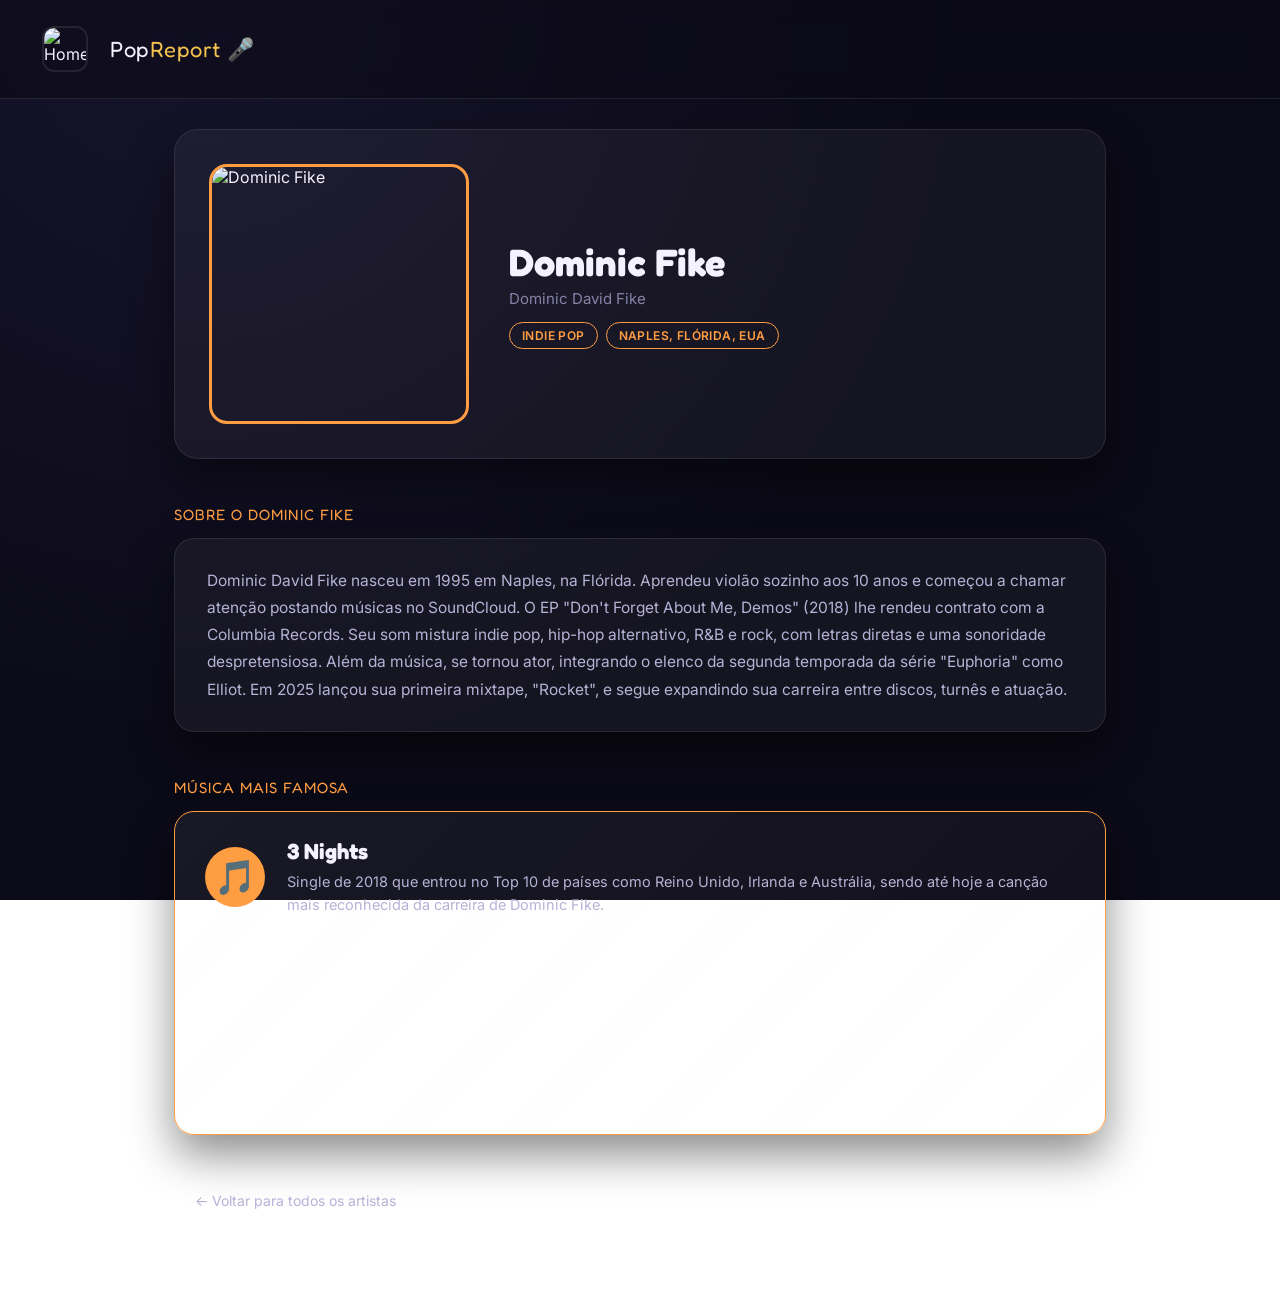
==== Dominic_Fike.html @ e33032c9 "Add files via upload" ====
<!DOCTYPE html>
<html lang="pt-br">
<head>
    <meta charset="UTF-8">
    <meta name="viewport" content="width=device-width, initial-scale=1.0">
    <title>Dominic Fike — PopReport🎤</title>
    <link rel="stylesheet" href="style.css">
    <link rel="preconnect" href="https://fonts.googleapis.com">
    <link href="https://fonts.googleapis.com/css2?family=Inter:wght@400;500;600&family=Fredoka:wght@400;500;600;700&display=swap" rel="stylesheet">
</head>
<body style="--accent:#ff9d42">

<div class="top-bar">
    <div class="brand">
        <a href="index.html" class="home-button">
            <img src="Imagens/casa.png" alt="Home" class="casa">
        </a>
        <span class="brand-name">Pop<span>Report</span> 🎤</span>
    </div>
</div>

<div class="artist-page">

    <div class="artist-hero">
        <img src="Imagens/fike.jpg" alt="Dominic Fike">
        <div class="info">
            <h1>Dominic Fike</h1>
            <div class="real-name">Dominic David Fike</div>
            <div class="badges">
                <span class="badge">Indie pop</span>
                <span class="badge">Naples, Flórida, EUA</span>
            </div>
        </div>
    </div>

    <div class="section-title">Sobre o Dominic Fike</div>
    <div class="bio-card">
        Dominic David Fike nasceu em 1995 em Naples, na Flórida. Aprendeu violão sozinho aos 10 anos e começou a chamar atenção postando músicas no SoundCloud. O EP "Don't Forget About Me, Demos" (2018) lhe rendeu contrato com a Columbia Records. Seu som mistura indie pop, hip-hop alternativo, R&B e rock, com letras diretas e uma sonoridade despretensiosa. Além da música, se tornou ator, integrando o elenco da segunda temporada da série "Euphoria" como Elliot. Em 2025 lançou sua primeira mixtape, "Rocket", e segue expandindo sua carreira entre discos, turnês e atuação.
    </div>

    <div class="section-title">Música mais famosa</div>
    <div class="song-card" style="flex-direction:column; align-items:stretch;">
        <div style="display:flex; align-items:center; gap:22px;">
            <div class="note">🎵</div>
            <div>
                <h3>3 Nights</h3>
                <p>Single de 2018 que entrou no Top 10 de países como Reino Unido, Irlanda e Austrália, sendo até hoje a canção mais reconhecida da carreira de Dominic Fike.</p>
            </div>
        </div>
        <div class="player-wrap">
            <iframe src="https://open.spotify.com/embed/track/1tNJrcVe6gwLEiZCtprs1u?utm_source=generator&theme=0"
                    height="152"
                    frameborder="0"
                    allowfullscreen=""
                    allow="autoplay; clipboard-write; encrypted-media; fullscreen; picture-in-picture"
                    loading="lazy"
                    title="Player do Spotify — 3 Nights">
            </iframe>
        </div>
    </div>

    <a href="index.html" class="back-link">← Voltar para todos os artistas</a>

</div>

</body>
</html>
---- style.css ----
/* ===================================================
   PopReport 🎤 — folha de estilos
   =================================================== */

:root {
  --bg-deep: #0b0a17;
  --bg-mid: #16142b;
  --bg-card: rgba(255, 255, 255, 0.045);
  --bg-card-hover: rgba(255, 255, 255, 0.08);
  --border-soft: rgba(255, 255, 255, 0.09);
  --text-main: #f4f2ff;
  --text-soft: #b6b2d6;
  --text-faint: #8783a8;
  --gold: #f2c14e;
  --accent: #f2c14e; /* sobrescrito por página via style inline */
  --radius: 18px;
  --shadow: 0 20px 45px rgba(0, 0, 0, 0.45);
}

* {
  box-sizing: border-box;
}

body {
  cursor: url('data:image/svg+xml;utf8,<svg xmlns="http://www.w3.org/2000/svg" height="32" width="32"><text y="50%25" x="50%25" dominant-baseline="middle" text-anchor="middle" font-size="24">🎤</text></svg>') 16 16, auto;
  background: radial-gradient(circle at 15% 0%, var(--bg-mid), var(--bg-deep) 55%);
  background-attachment: fixed;
  color: var(--text-main);
  font-family: "Inter", "Montserrat", sans-serif;
  margin: 0;
  min-height: 100vh;
}

a {
  text-decoration: none;
  color: inherit;
}

h1, h2, h3 {
  font-family: "Fredoka", sans-serif;
  margin: 0;
}

/* ---------- Top bar ---------- */

.top-bar {
  display: flex;
  justify-content: space-between;
  align-items: center;
  padding: 18px 34px;
  position: sticky;
  top: 0;
  z-index: 20;
  background: rgba(11, 10, 23, 0.55);
  backdrop-filter: blur(14px);
  border-bottom: 1px solid var(--border-soft);
}

.brand {
  display: flex;
  align-items: center;
  gap: 14px;
}

.brand-name {
  font-family: "Fredoka", sans-serif;
  font-size: 22px;
  letter-spacing: 0.5px;
  color: var(--text-main);
}

.brand-name span {
  color: var(--gold);
}

.home-button,
.cor {
  display: inline-flex;
  transition: 0.25s ease;
  padding: 8px;
  border-radius: 14px;
}

.home-button img,
.cor img {
  width: 46px;
  height: 46px;
  object-fit: cover;
  border-radius: 12px;
}

.home-button:hover,
.cor:hover {
  background-color: rgba(242, 193, 78, 0.14);
  transform: scale(1.05);
}

.casa,
.cores {
  border: 2px solid var(--border-soft);
  display: block;
  border-radius: 12px;
}

/* ---------- Hero / intro (index) ---------- */

.hero-intro {
  text-align: center;
  padding: 56px 20px 10px;
}

.hero-intro h1 {
  font-size: 40px;
  color: var(--text-main);
}

.hero-intro h1 span {
  color: var(--gold);
}

.hero-intro p {
  color: var(--text-soft);
  font-size: 16px;
  max-width: 560px;
  margin: 12px auto 0;
  line-height: 1.6;
}

/* ---------- Grid de artistas ---------- */

.container {
  display: flex;
  gap: 34px;
  justify-content: center;
  align-items: stretch;
  flex-wrap: wrap;
  max-width: 1240px;
  margin: 40px auto;
  padding: 0 24px;
}

.cantor {
  --accent: #f2c14e;
  display: flex;
  flex-direction: column;
  justify-content: flex-start;
  align-items: center;
  text-align: center;
  width: 300px;
  padding: 18px;
  border-radius: var(--radius);
  background: var(--bg-card);
  border: 1px solid var(--border-soft);
  transition: 0.3s ease;
  box-shadow: var(--shadow);
}

.cantor:hover {
  background: var(--bg-card-hover);
  border-color: var(--accent);
  transform: translateY(-6px);
}

.cantor h2 {
  color: var(--text-main);
  font-size: 21px;
  margin-top: 14px;
}

.cantor .tag {
  display: inline-block;
  margin-top: 6px;
  font-size: 12px;
  letter-spacing: 0.5px;
  text-transform: uppercase;
  color: var(--accent);
  font-weight: 600;
}

.cantor img {
  width: 100%;
  height: 260px;
  object-fit: cover;
  border-radius: 12px;
  border: 2px solid var(--accent) !important;
}

/* ---------- Página de artista ---------- */

.artist-page {
  max-width: 980px;
  margin: 20px auto 80px;
  padding: 0 24px;
}

.artist-hero {
  display: flex;
  gap: 40px;
  align-items: center;
  background: var(--bg-card);
  border: 1px solid var(--border-soft);
  border-radius: 24px;
  padding: 34px;
  box-shadow: var(--shadow);
  margin-top: 30px;
}

.artist-hero img {
  width: 260px;
  height: 260px;
  object-fit: cover;
  border-radius: 18px;
  border: 3px solid var(--accent);
  flex-shrink: 0;
}

.artist-hero .info h1 {
  font-size: 38px;
  color: var(--text-main);
}

.artist-hero .info .real-name {
  color: var(--text-faint);
  font-size: 15px;
  margin-top: 4px;
}

.badges {
  display: flex;
  flex-wrap: wrap;
  gap: 8px;
  margin: 14px 0 0;
}

.badge {
  font-size: 12px;
  text-transform: uppercase;
  letter-spacing: 0.4px;
  padding: 5px 12px;
  border-radius: 999px;
  border: 1px solid var(--accent);
  color: var(--accent);
  font-weight: 600;
}

.section-title {
  font-family: "Fredoka", sans-serif;
  font-size: 15px;
  text-transform: uppercase;
  letter-spacing: 1px;
  color: var(--accent);
  margin: 46px 0 14px;
}

.bio-card {
  background: var(--bg-card);
  border: 1px solid var(--border-soft);
  border-radius: 20px;
  padding: 28px 32px;
  line-height: 1.75;
  color: var(--text-soft);
  font-size: 15.5px;
  box-shadow: var(--shadow);
}

.song-card {
  display: flex;
  align-items: center;
  gap: 22px;
  background: linear-gradient(135deg, rgba(255,255,255,0.06), rgba(255,255,255,0.02));
  border: 1px solid var(--accent);
  border-radius: 20px;
  padding: 26px 30px;
  box-shadow: var(--shadow);
}

.song-card .note {
  font-size: 34px;
  width: 60px;
  height: 60px;
  min-width: 60px;
  border-radius: 50%;
  display: flex;
  align-items: center;
  justify-content: center;
  background: var(--accent);
  color: #10101c;
}

.song-card h3 {
  color: var(--text-main);
  font-size: 22px;
}

.song-card p {
  margin: 6px 0 0;
  color: var(--text-soft);
  font-size: 14.5px;
  line-height: 1.6;
}

.player-wrap {
  margin-top: 16px;
  border-radius: 14px;
  overflow: hidden;
  border: 1px solid rgba(255,255,255,0.12);
}

.player-wrap iframe {
  display: block;
  width: 100%;
  border: none;
}

.back-link {
  display: inline-flex;
  align-items: center;
  gap: 8px;
  margin-top: 46px;
  padding: 10px 20px;
  border-radius: 999px;
  border: 1px solid var(--border-soft);
  color: var(--text-soft);
  font-size: 14px;
  transition: 0.25s ease;
}

.back-link:hover {
  border-color: var(--accent);
  color: var(--accent);
}

@media (max-width: 680px) {
  .artist-hero {
    flex-direction: column;
    text-align: center;
    padding: 26px;
  }
  .artist-hero img {
    width: 100%;
    max-width: 260px;
    height: 260px;
  }
  .badges {
    justify-content: center;
  }
}

/* ---------- Formulário (form.html) ---------- */

.temp {
  display: block;
  width: fit-content;
  margin: 50px auto;
  border-radius: 14px;
  transition: 0.3s ease;
  padding: 8px;
}

.temp:hover {
  background-color: rgba(242, 193, 78, 0.12);
  transform: scale(1.05);
}

.kkk {
  border-radius: 12px;
  border: 2px solid var(--border-soft);
  width: 64px;
  height: 64px;
  object-fit: cover;
}

.espaco {
  display: flex;
  flex-direction: column;
  text-align: center;
  justify-content: center;
  width: 100%;
  max-width: 380px;
  align-items: center;
  padding: 34px;
  border-radius: 22px;
  background: var(--bg-card);
  border: 1px solid var(--border-soft);
  box-shadow: var(--shadow);
  margin: 60px auto;
}

.espaco h1,
.espaco h2 {
  color: var(--text-main);
  font-family: "Fredoka", sans-serif;
}

.espaco h1 {
  font-size: 24px;
}

.espaco h2 {
  font-size: 15px;
  color: var(--text-soft);
  font-weight: 500;
  margin-top: 14px;
}

form {
  display: flex;
  flex-direction: column;
  width: 100%;
  gap: 12px;
  margin-top: 8px;
}

input {
  border-radius: 12px;
  border: 1px solid var(--border-soft);
  background: rgba(255, 255, 255, 0.04);
  color: var(--text-main);
  padding: 10px 14px;
  font-size: 15px;
  transition: 0.25s ease;
}

input::placeholder {
  color: var(--text-faint);
}

input:hover,
input:focus {
  border-color: var(--gold);
  outline: none;
}

button {
  color: #10101c;
  background: var(--gold);
  transition: 0.25s ease;
  font-family: "Fredoka", sans-serif;
  font-size: 14px;
  font-weight: 600;
  border: none;
  border-radius: 999px;
  width: fit-content;
  align-self: center;
  padding: 8px 20px;
  margin-top: 6px;
  cursor: pointer;
}

button:hover {
  transform: scale(1.05);
  filter: brightness(1.08);
}
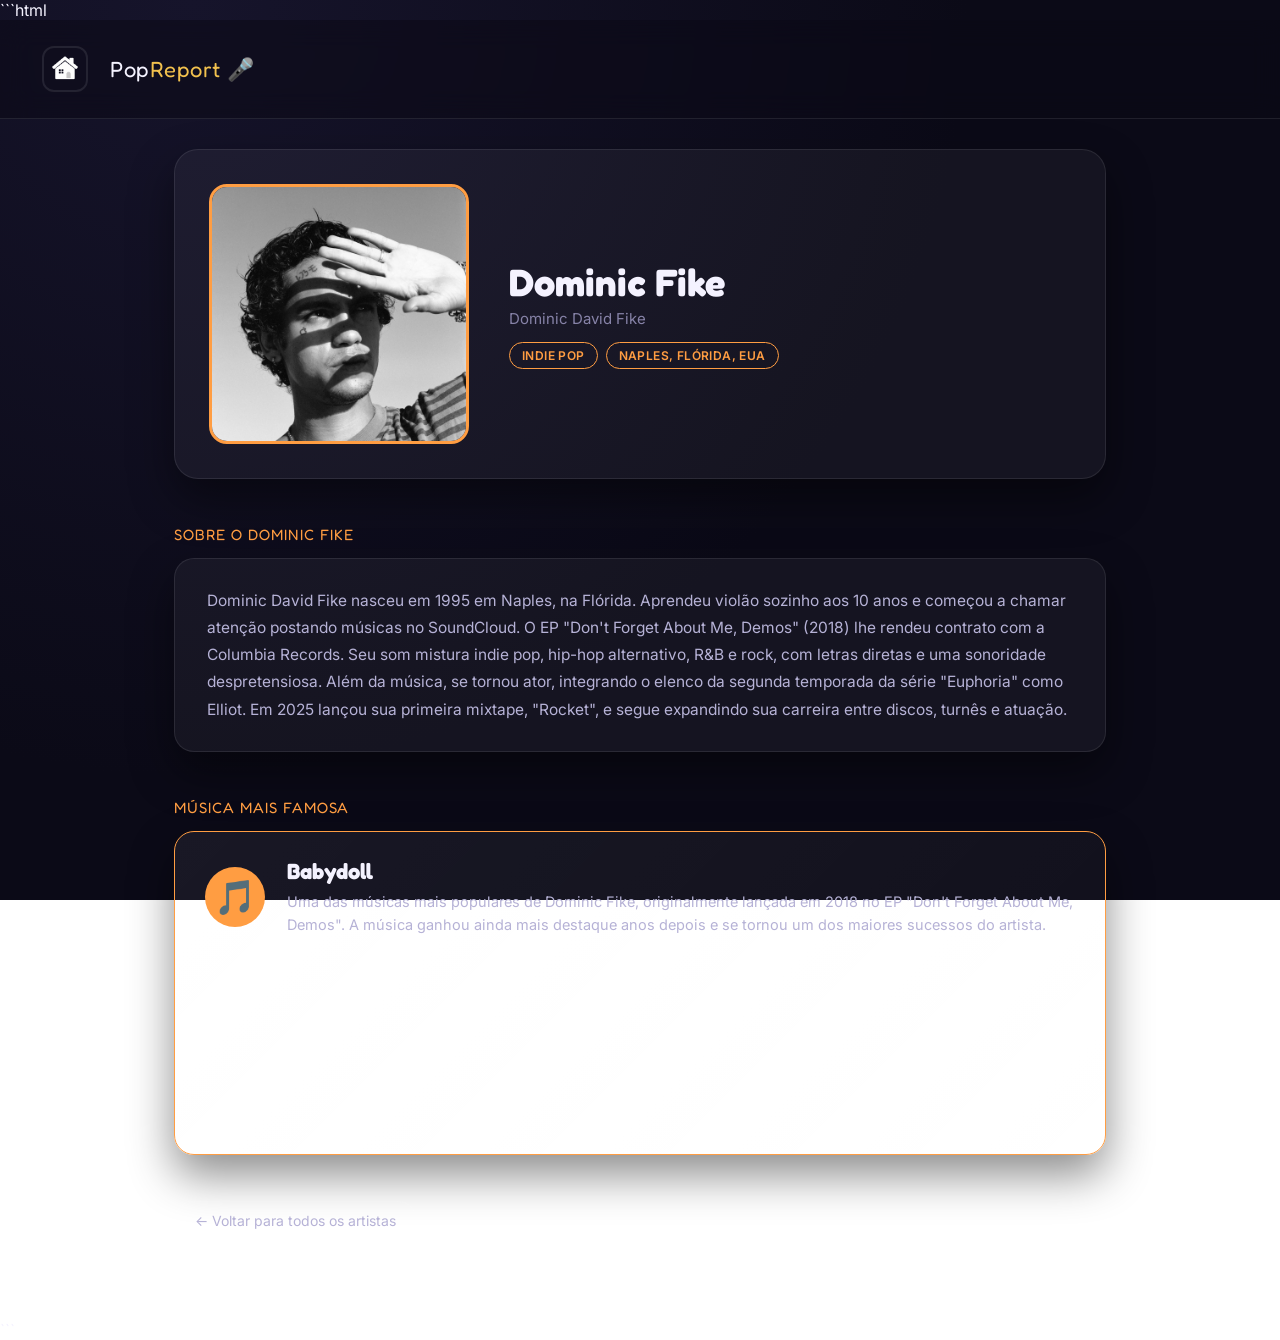
==== commit 470ff941: "Update Dominic_Fike.html" ====
--- a/Dominic_Fike.html
+++ b/Dominic_Fike.html
@@ -1,3 +1,4 @@
+```html
 <!DOCTYPE html>
 <html lang="pt-br">
 <head>
@@ -8,6 +9,7 @@
     <link rel="preconnect" href="https://fonts.googleapis.com">
     <link href="https://fonts.googleapis.com/css2?family=Inter:wght@400;500;600&family=Fredoka:wght@400;500;600;700&display=swap" rel="stylesheet">
 </head>
+
 <body style="--accent:#ff9d42">
 
 <div class="top-bar">
@@ -23,9 +25,11 @@
 
     <div class="artist-hero">
         <img src="Imagens/fike.jpg" alt="Dominic Fike">
+
         <div class="info">
             <h1>Dominic Fike</h1>
             <div class="real-name">Dominic David Fike</div>
+
             <div class="badges">
                 <span class="badge">Indie pop</span>
                 <span class="badge">Naples, Flórida, EUA</span>
@@ -34,34 +38,62 @@
     </div>
 
     <div class="section-title">Sobre o Dominic Fike</div>
+
     <div class="bio-card">
-        Dominic David Fike nasceu em 1995 em Naples, na Flórida. Aprendeu violão sozinho aos 10 anos e começou a chamar atenção postando músicas no SoundCloud. O EP "Don't Forget About Me, Demos" (2018) lhe rendeu contrato com a Columbia Records. Seu som mistura indie pop, hip-hop alternativo, R&B e rock, com letras diretas e uma sonoridade despretensiosa. Além da música, se tornou ator, integrando o elenco da segunda temporada da série "Euphoria" como Elliot. Em 2025 lançou sua primeira mixtape, "Rocket", e segue expandindo sua carreira entre discos, turnês e atuação.
+        Dominic David Fike nasceu em 1995 em Naples, na Flórida. 
+        Aprendeu violão sozinho aos 10 anos e começou a chamar atenção 
+        postando músicas no SoundCloud. O EP "Don't Forget About Me, Demos" 
+        (2018) lhe rendeu contrato com a Columbia Records. Seu som mistura 
+        indie pop, hip-hop alternativo, R&B e rock, com letras diretas e uma 
+        sonoridade despretensiosa. Além da música, se tornou ator, integrando 
+        o elenco da segunda temporada da série "Euphoria" como Elliot. 
+        Em 2025 lançou sua primeira mixtape, "Rocket", e segue expandindo 
+        sua carreira entre discos, turnês e atuação.
     </div>
 
     <div class="section-title">Música mais famosa</div>
+
     <div class="song-card" style="flex-direction:column; align-items:stretch;">
+
         <div style="display:flex; align-items:center; gap:22px;">
+
             <div class="note">🎵</div>
+
             <div>
-                <h3>3 Nights</h3>
-                <p>Single de 2018 que entrou no Top 10 de países como Reino Unido, Irlanda e Austrália, sendo até hoje a canção mais reconhecida da carreira de Dominic Fike.</p>
+                <h3>Babydoll</h3>
+
+                <p>
+                    Uma das músicas mais populares de Dominic Fike, originalmente
+                    lançada em 2018 no EP "Don't Forget About Me, Demos". A música
+                    ganhou ainda mais destaque anos depois e se tornou um dos maiores
+                    sucessos do artista.
+                </p>
             </div>
+
         </div>
+
         <div class="player-wrap">
-            <iframe src="https://open.spotify.com/embed/track/1tNJrcVe6gwLEiZCtprs1u?utm_source=generator&theme=0"
-                    height="152"
-                    frameborder="0"
-                    allowfullscreen=""
-                    allow="autoplay; clipboard-write; encrypted-media; fullscreen; picture-in-picture"
-                    loading="lazy"
-                    title="Player do Spotify — 3 Nights">
+
+            <iframe
+                src="https://open.spotify.com/embed/track/7yNf9YjeO5JXUE3JEBgnYc?utm_source=generator&theme=0"
+                height="152"
+                frameborder="0"
+                allowfullscreen=""
+                allow="autoplay; clipboard-write; encrypted-media; fullscreen; picture-in-picture"
+                loading="lazy"
+                title="Player do Spotify — Babydoll">
             </iframe>
+
         </div>
+
     </div>
 
-    <a href="index.html" class="back-link">← Voltar para todos os artistas</a>
+    <a href="index.html" class="back-link">
+        ← Voltar para todos os artistas
+    </a>
 
 </div>
 
 </body>
 </html>
+```
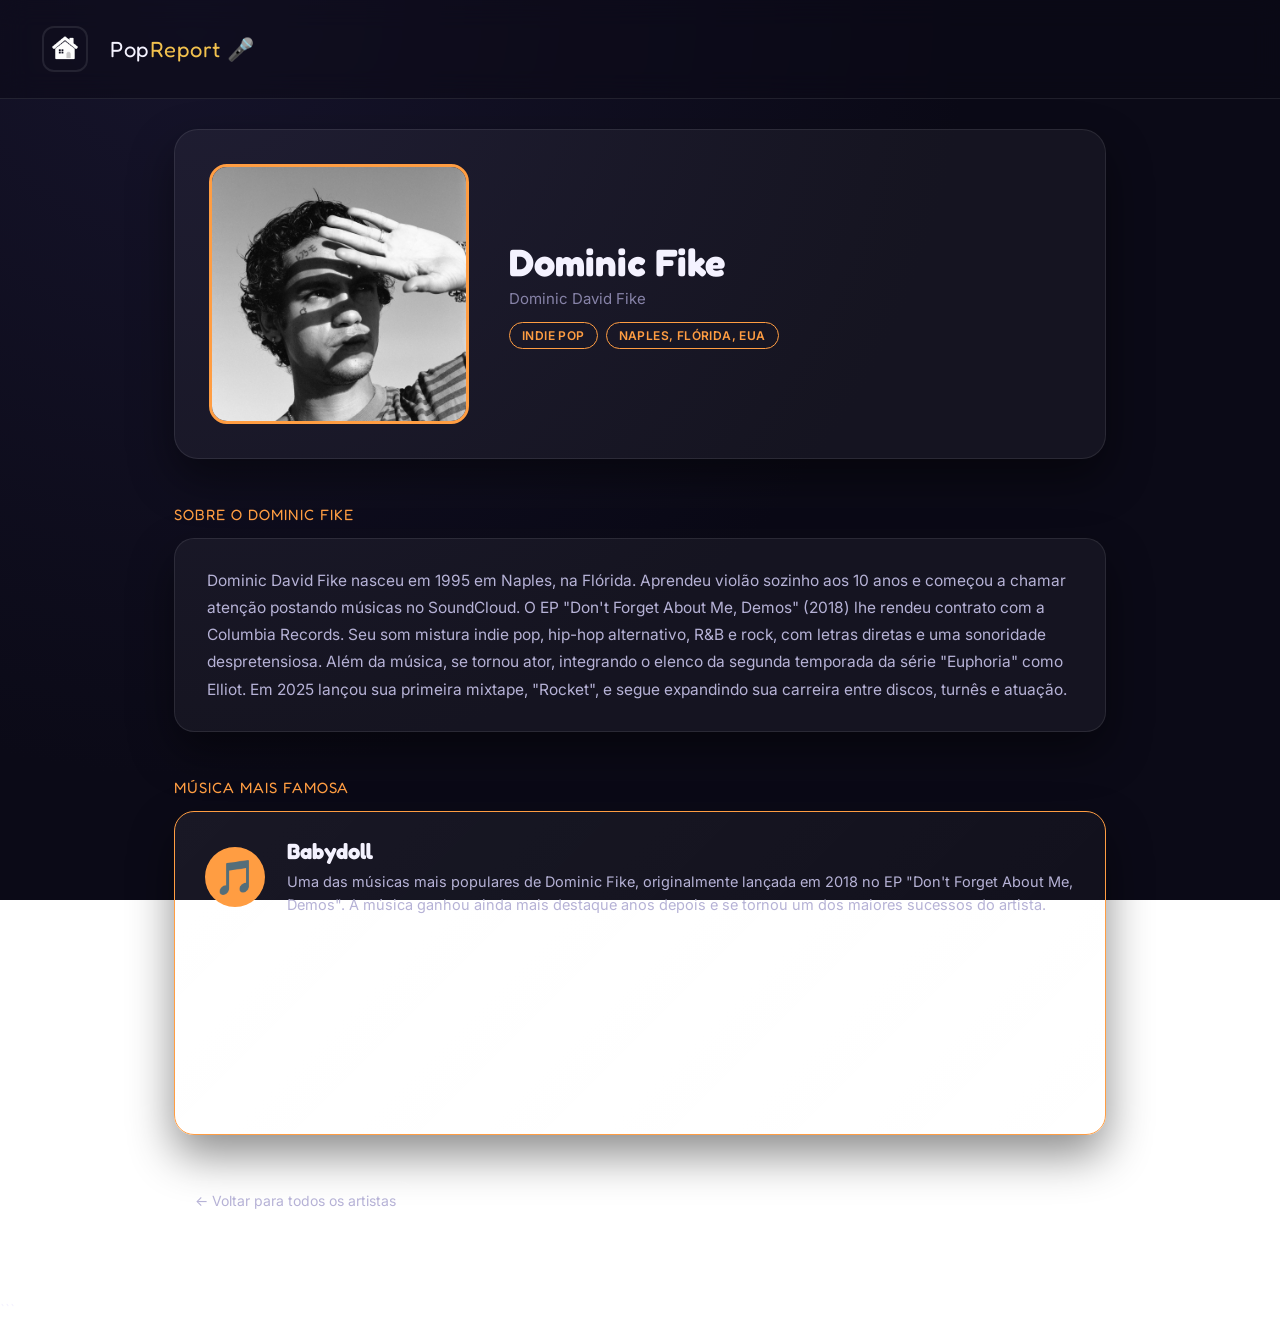
==== commit 52da181f: "Fix HTML syntax in Dominic_Fike.html" ====
--- a/Dominic_Fike.html
+++ b/Dominic_Fike.html
@@ -1,4 +1,3 @@
-```html
 <!DOCTYPE html>
 <html lang="pt-br">
 <head>
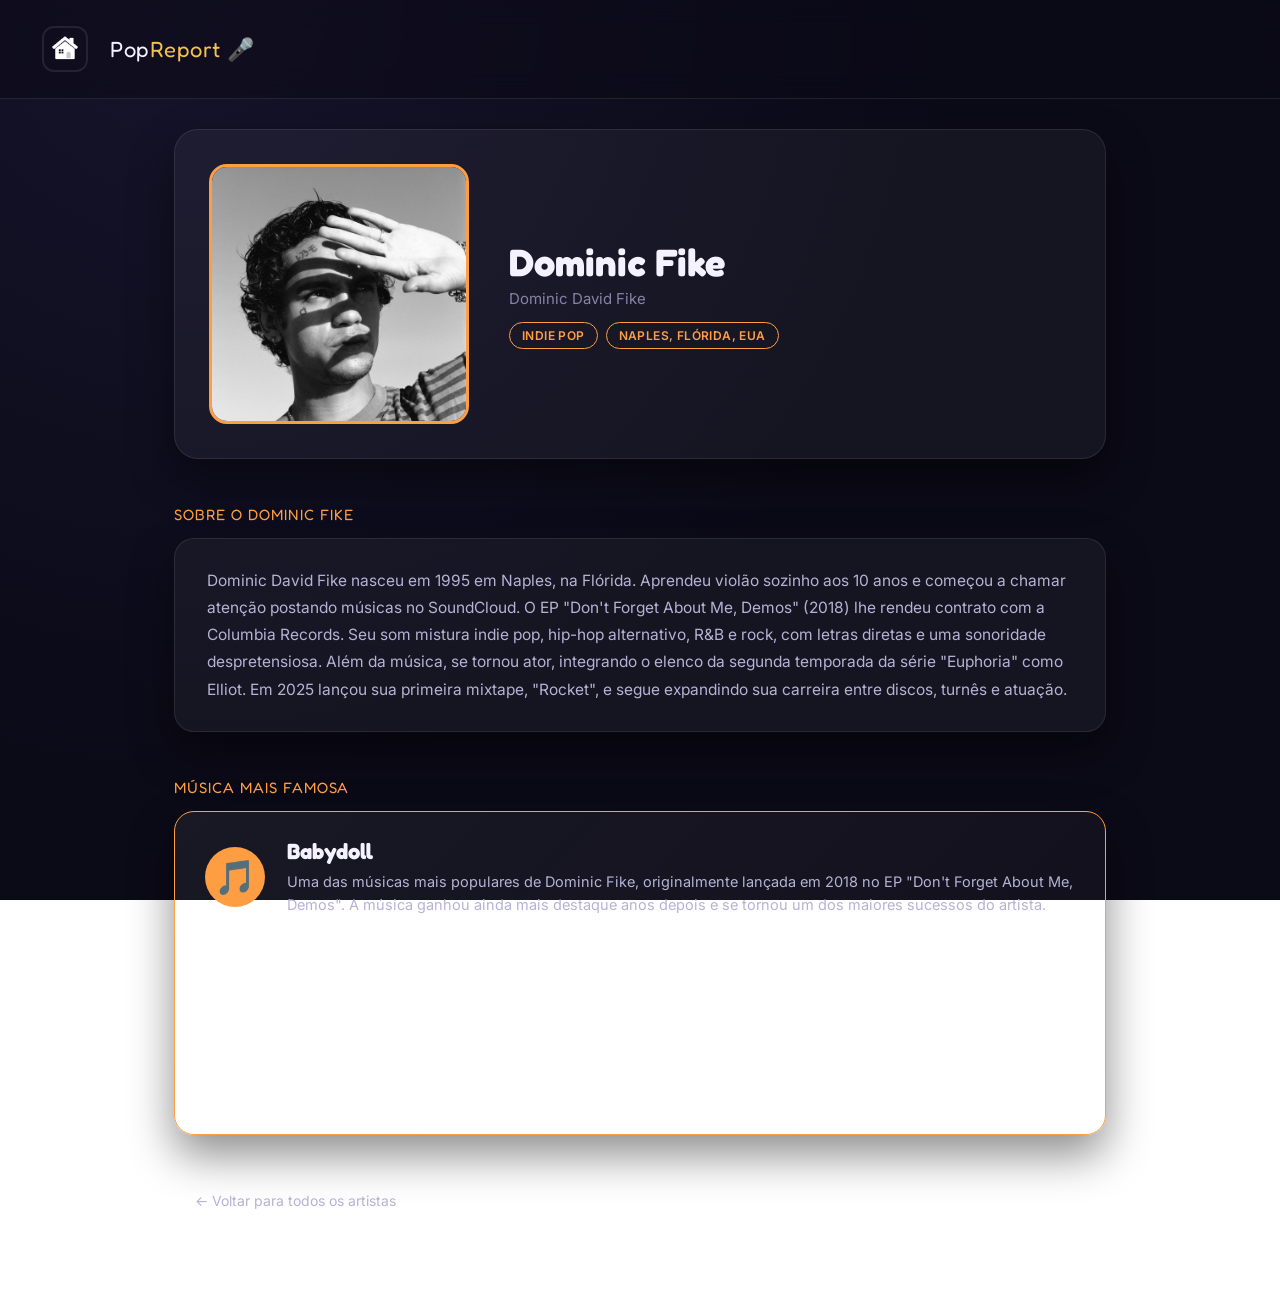
==== commit 92d51bc8: "Update Dominic_Fike.html" ====
--- a/Dominic_Fike.html
+++ b/Dominic_Fike.html
@@ -95,4 +95,3 @@
 
 </body>
 </html>
-```
